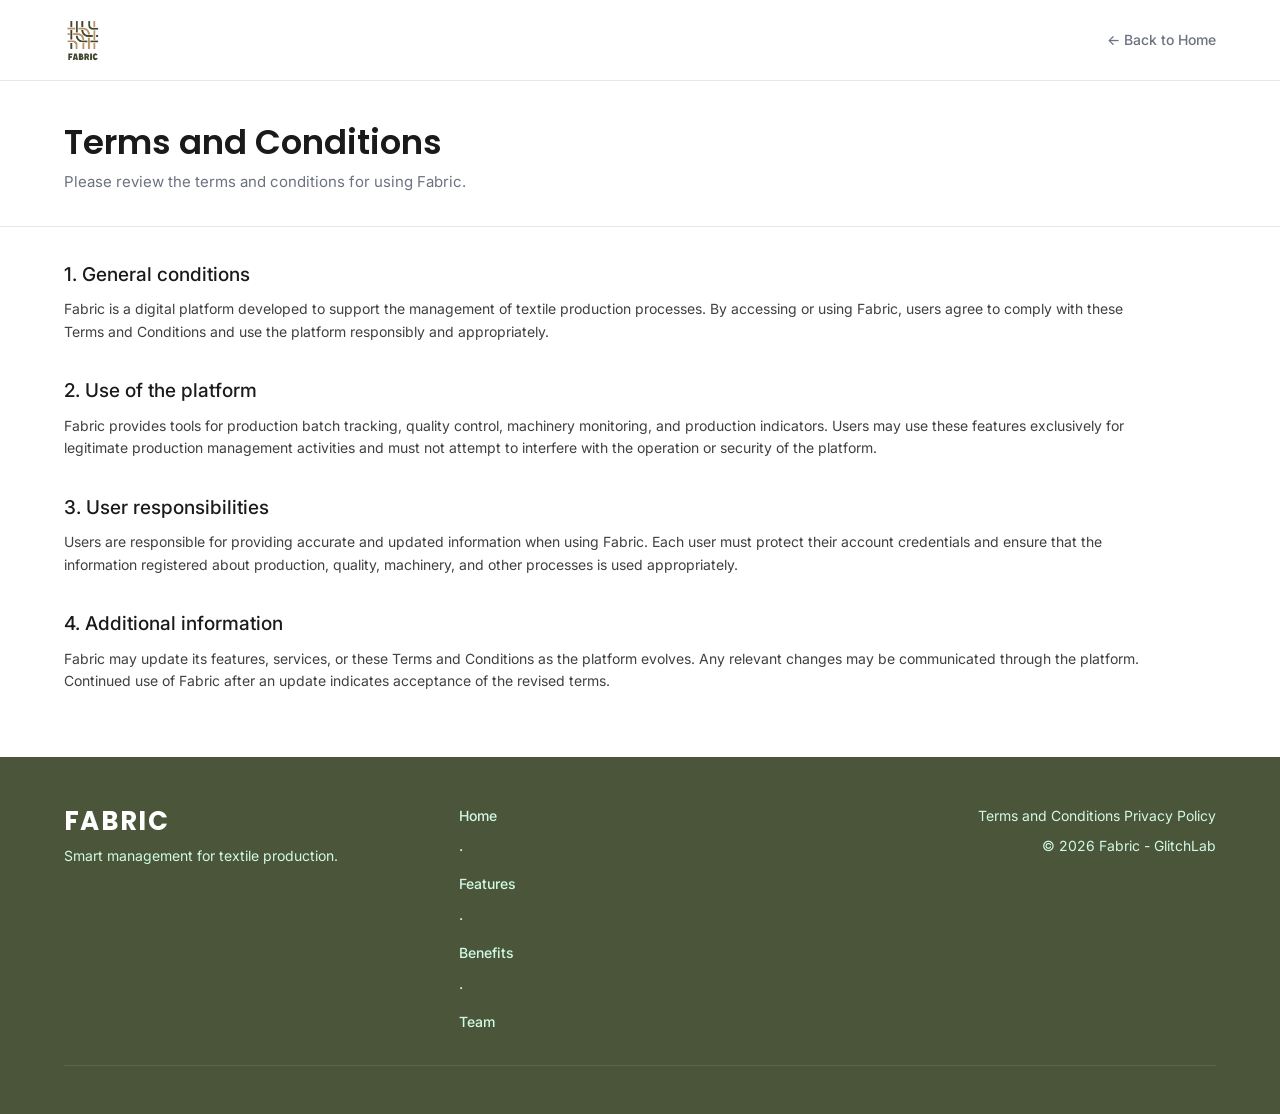
==== privacy-policy.html @ 59ce6a72 "feat(legal): add privacy policy page" ====
﻿<!DOCTYPE html>
<html lang="en">
<head>
    <meta charset="UTF-8">
    <meta name="viewport" content="width=device-width, initial-scale=1.0">

    <title>Terms and Conditions | Fabric</title>

    <link rel="preconnect" href="https://fonts.googleapis.com">
    <link rel="preconnect" href="https://fonts.gstatic.com" crossorigin>
    <link href="https://fonts.googleapis.com/css2?family=Inter:wght@400;500;600&family=Poppins:wght@600&display=swap"
          rel="stylesheet">

    <link rel="stylesheet" href="assets/styles/styles.css">
</head>

<body>

<header class="terms-header">
    <div class="container terms-header__content">
        <a href="index.html">
            <img src="assets/images/logo/fabric-logo.png"
                 alt="Fabric Logo"
                 class="terms-header__logo">
        </a>

        <a href="index.html" class="terms-header__back">
            ← Back to Home
        </a>
    </div>
</header>

<main>
    <section class="terms-title">
        <div class="container">
            <h1>Terms and Conditions</h1>
            <p>Please review the terms and conditions for using Fabric.</p>
        </div>
    </section>

    <section class="terms-content">
        <div class="container">

            <div class="terms-item">
                <h2>1. General conditions</h2>
                <p>
                    Fabric is a digital platform developed to support the management
                    of textile production processes. By accessing or using Fabric,
                    users agree to comply with these Terms and Conditions and use
                    the platform responsibly and appropriately.
                </p>
            </div>

            <div class="terms-item">
                <h2>2. Use of the platform</h2>
                <p>
                    Fabric provides tools for production batch tracking, quality
                    control, machinery monitoring, and production indicators.
                    Users may use these features exclusively for legitimate
                    production management activities and must not attempt to
                    interfere with the operation or security of the platform.
                </p>
            </div>

            <div class="terms-item">
                <h2>3. User responsibilities</h2>
                <p>
                    Users are responsible for providing accurate and updated
                    information when using Fabric. Each user must protect their
                    account credentials and ensure that the information registered
                    about production, quality, machinery, and other processes is
                    used appropriately.
                </p>
            </div>

            <div class="terms-item">
                <h2>4. Additional information</h2>
                <p>
                    Fabric may update its features, services, or these Terms and
                    Conditions as the platform evolves. Any relevant changes may
                    be communicated through the platform. Continued use of Fabric
                    after an update indicates acceptance of the revised terms.
                </p>
            </div>

        </div>
    </section>
</main>

<footer class="footer">
    <div class="container">
        <div class="footer__top">

            <div class="footer__brand">
                <h3 class="footer__logo">FABRIC</h3>
                <p class="footer__tagline">
                    Smart management for textile production.
                </p>
            </div>

            <div class="footer__links">
                <a href="index.html#home" class="footer__link">Home</a>
                <span>·</span>
                <a href="index.html#features" class="footer__link">Features</a>
                <span>·</span>
                <a href="index.html#benefits" class="footer__link">Benefits</a>
                <span>·</span>
                <a href="index.html#team" class="footer__link">Team</a>
            </div>

            <div class="footer__legal">
                <div class="footer__legal-links">
                    <a href="terms.html" class="footer__link">Terms and Conditions</a>
                    <a href="privacy-policy.html" class="footer__link">Privacy Policy</a>
                </div>
                <p>&copy; 2026 Fabric - GlitchLab</p>
            </div>

        </div>
    </div>
</footer>

</body>
</html>
---- assets/styles/styles.css ----
.nav__burger {
    display: flex;
    flex-direction: column;
    justify-content: center;
    gap: 5px;
    width: 32px;
    height: 32px;
    padding: 4px;
    cursor: pointer;
    background: transparent;
    border: none;
}

.nav__burger span {
    display: block;
    height: 2px;
    width: 100%;
    background: var(--main);
    border-radius: 2px;
    transition: transform var(--transition), opacity var(--transition);
}

.nav__burger.is-open span:nth-child(1) {
    transform: translateY(7px) rotate(45deg);
}
.nav__burger.is-open span:nth-child(2) {
    opacity: 0;
}
.nav__burger.is-open span:nth-child(3) {
    transform: translateY(-7px) rotate(-45deg);
}

.nav__mobile {
    display: none;
    flex-direction: column;
    padding: 16px 24px;
    background: var(--white);
    border-top: 1px solid var(--border);
}
.nav__mobile.is-open {
    display: flex;
}

@media (min-width: 768px) {
    .nav__mobile { display: none !important; }
    .nav__burger { display: none; }
}

* { margin: 0; padding: 0; box-sizing: border-box; }

:root {
    --primary: #4A5539;
    --primary-hover: #3d4630;
    --section: #F7F8F9;
    --main: #1A1A1A;
    --graytext: #6B7280;
    --tagbg: #FDF6E3;
    --tagtext: #926C15;
    --white: #FFFFFF;
    --border: #E5E7EB;
    --radius: 12px;
    --radius-lg: 16px;
    --shadow-sm: 0 1px 3px rgba(0,0,0,0.06);
    --shadow-md: 0 4px 12px rgba(0,0,0,0.08);
    --shadow-lg: 0 10px 25px rgba(0,0,0,0.1);
    --transition: 0.25s ease;
}

html { scroll-behavior: smooth; }

body {
    font-family: 'Inter', sans-serif;
    color: var(--main);
    background: var(--white);
    line-height: 1.6;
    -webkit-font-smoothing: antialiased;
}

h1, h2, h3, h4, h5, h6 {
    font-family: 'Poppins', sans-serif;
    font-weight: 600;
    line-height: 1.25;
}

img { max-width: 100%; display: block; }
a { text-decoration: none; color: inherit; }
ul { list-style: none; }
button { font-family: inherit; cursor: pointer; border: none; background: none; }

.container {
    max-width: 1200px;
    margin: 0 auto;
    padding: 0 24px;
}
.container--narrow { max-width: 900px; }

/*div*/
.nav {
    position: fixed;
    top: 0;
    width: 100%;
    background: rgba(255,255,255,0.92);
    backdrop-filter: blur(10px);
    border-bottom: 1px solid var(--border);
    z-index: 50;
}

.nav__inner {
    display: flex;
    justify-content: space-between;
    align-items: center;
    height: 80px;
}

.nav__logo img { height: 32px; }

.nav__menu {
    display: none;
    gap: 32px;
    align-items: center;
}

.nav__link {
    font-size: 14px;
    font-weight: 500;
    color: var(--graytext);
    transition: color var(--transition);
}
.nav__link:hover { color: var(--main); }

.nav__actions {
    display: none;
    align-items: center;
    gap: 16px;
}

.nav__burger {
    display: flex;
    flex-direction: column;
    gap: 4px;
    width: 28px;
}
.nav__burger span {
    display: block;
    height: 2px;
    background: var(--graytext);
    border-radius: 2px;
}

.nav__mobile {
    display: none;
    flex-direction: column;
    padding: 16px 24px;
    background: var(--white);
    border-top: 1px solid var(--border);
}
.nav__mobile.is-open { display: flex; }
.nav__mobile-link {
    padding: 12px 0;
    font-weight: 500;
    color: var(--graytext);
}
.nav__mobile-lang {
    display: flex;
    gap: 8px;
    padding-top: 12px;
}

/*lan toggle*/
.lang-toggle {
    display: flex;
    align-items: center;
    background: #F3F4F6;
    border-radius: 999px;
    padding: 4px;
}

.lang-btn, .lang-btn-mob {
    font-size: 12px;
    font-weight: 600;
    padding: 6px 14px;
    border-radius: 999px;
    color: var(--graytext);
    transition: all var(--transition);
}
.lang-btn.active {
    background: var(--white);
    color: var(--main);
    box-shadow: var(--shadow-sm);
}
.lang-btn-mob.active {
    background: var(--main);
    color: var(--white);
}
.nav__mobile-controls {
    display: flex;
    align-items: center;
    gap: 12px;
    margin-left: auto;
}

.nav__mobile-top-lang {
    display: flex;
    align-items: center;
    gap: 4px;
}

.nav__mobile-top-lang .lang-btn-mob {
    padding: 6px 10px;
}

.nav__burger {
    display: flex;
    flex-direction: column;
    justify-content: center;
    gap: 5px;
    width: 28px;
    height: 32px;
    padding: 4px;
    flex-shrink: 0;
}
/*Botones */
.btn {
    display: inline-block;
    font-weight: 500;
    text-align: center;
    border-radius: 10px;
    transition: all var(--transition);
    cursor: pointer;
}
.btn--primary {
    background: var(--primary);
    color: var(--white);
}
.btn--primary:hover {
    background: var(--primary-hover);
    box-shadow: var(--shadow-md);
}
.btn--sm { padding: 10px 20px; font-size: 14px; }
.btn--lg { padding: 16px 32px; font-size: 17px; }
.btn--full { width: 100%; }

/*Hero*/
.hero { padding: 128px 0 80px; }
.hero__inner {
    display: flex;
    flex-direction: column;
    gap: 48px;
    align-items: center;
}
.hero__text { flex: 1; }
.hero__title {
    font-size: 42px;
    color: var(--main);
    margin-bottom: 24px;
}
.hero__subtitle {
    font-size: 19px;
    color: var(--graytext);
    margin-bottom: 32px;
    max-width: 520px;
    line-height: 1.7;
}
.hero__media { flex: 1; position: relative; width: 100%; }
.hero__img {
    width: 100%;
    border-radius: var(--radius-lg);
    box-shadow: var(--shadow-lg);
}
.hero__float {
    position: absolute;
    bottom: -24px;
    left: -24px;
    background: var(--white);
    padding: 16px;
    border-radius: 14px;
    box-shadow: var(--shadow-lg);
    border: 1px solid var(--border);
    display: flex;
    align-items: center;
    gap: 12px;
}
.hero__float-icon {
    width: 40px;
    height: 40px;
    background: #DCFCE7;
    color: #16A34A;
    border-radius: 50%;
    display: flex;
    align-items: center;
    justify-content: center;
    font-weight: bold;
    font-size: 18px;
}
.hero__float-label {
    font-size: 12px;
    color: var(--graytext);
    font-weight: 500;
}
.hero__float-value {
    font-size: 14px;
    font-family: 'Poppins', sans-serif;
}

/* secciones*/
.section { padding: 80px 0; }
.section--alt { background: var(--section); }

.section__header {
    text-align: center;
    max-width: 720px;
    margin: 0 auto 64px;
}
.section__header--left {
    text-align: left;
    margin-left: 0;
}
.section__title {
    font-size: 34px;
    color: var(--main);
    margin-bottom: 16px;
}
.section__title--lg { font-size: 38px; }
.section__eyebrow {
    font-size: 13px;
    font-weight: 700;
    letter-spacing: 0.15em;
    color: var(--primary);
    text-transform: uppercase;
    margin-bottom: 12px;
}
.section__subtitle {
    font-size: 18px;
    color: var(--graytext);
}

/*grid */
.grid {
    display: grid;
    gap: 32px;
}
.grid--3 { grid-template-columns: 1fr; }
.grid--4 { grid-template-columns: 1fr; }
.grid--center { text-align: center; }

/* card - problem */
.card {
    background: var(--white);
    padding: 32px;
    border-radius: var(--radius);
    border: 1px solid var(--border);
    box-shadow: var(--shadow-sm);
    display: flex;
    flex-direction: column;
    height: 100%;
    transition: box-shadow var(--transition);
}
.card:hover { box-shadow: var(--shadow-md); }

.card__icon {
    font-size: 28px;
    width: 48px;
    height: 48px;
    background: #F3F4F6;
    border-radius: 12px;
    display: flex;
    align-items: center;
    justify-content: center;
    margin-bottom: 24px;
}
.card__title {
    font-size: 20px;
    margin-bottom: 8px;
}
.card__quote {
    color: var(--primary);
    font-weight: 500;
    font-style: italic;
    margin-bottom: 24px;
}
.card__list li {
    font-size: 14px;
    color: var(--graytext);
    padding: 6px 0 6px 20px;
    position: relative;
}
.card__list li::before {
    content: "•";
    color: #F87171;
    position: absolute;
    left: 0;
    font-size: 18px;
    line-height: 1;
}

/* solution cards*/
.solution-card {
    border: 1px solid var(--border);
    border-radius: var(--radius-lg);
    padding: 32px;
    display: flex;
    flex-direction: column;
    position: relative;
    transition: border-color var(--transition);
}
.solution-card:hover { border-color: rgba(74,85,57,0.5); }

.solution-card__title {
    font-size: 24px;
    margin-bottom: 24px;
}

.solution-card__body {
    display: flex;
    flex-direction: column;
    gap: 16px;
    flex-grow: 1;
    font-size: 14px;
}
.solution-block {
    padding: 12px;
    border-radius: 10px;
    color: var(--graytext);
}
.solution-block--problem {
    background: #FEF2F2;
    border: 1px solid #FEE2E2;
}
.solution-block--fabric {
    background: #F0FDF4;
    border: 1px solid #DCFCE7;
}
.solution-block__label {
    display: block;
    font-weight: 600;
    margin-bottom: 4px;
    font-size: 12px;
}
.solution-block__label--problem { color: #B91C1C; }
.solution-block__label--fabric { color: var(--primary); }

.solution-card__tag {
    margin-top: 24px;
    padding-top: 16px;
    border-top: 1px solid var(--border);
}
.solution-card__tag span {
    display: block;
    background: var(--tagbg);
    color: var(--tagtext);
    font-family: 'JetBrains Mono', monospace;
    font-size: 12px;
    padding: 10px 12px;
    border-radius: 6px;
    font-weight: 500;
    white-space: nowrap;
    overflow: hidden;
    text-overflow: ellipsis;
}

/* features */
.feature {
    background: var(--white);
    padding: 24px;
    border-radius: var(--radius);
    border: 1px solid var(--border);
    text-align: center;
    transition: all var(--transition);
}
.feature:hover {
    box-shadow: var(--shadow-md);
    transform: translateY(-4px);
}
.feature__icon {
    font-size: 28px;
    width: 56px;
    height: 56px;
    background: rgba(74,85,57,0.1);
    border-radius: 50%;
    display: flex;
    align-items: center;
    justify-content: center;
    margin: 0 auto 24px;
}
.feature__title {
    font-size: 17px;
    color: var(--main);
}

/* benefits */
.benefit {
    text-align: center;
}
.benefit__icon {
    font-size: 36px;
    width: 80px;
    height: 80px;
    background: #F0FDF4;
    border-radius: 20px;
    display: flex;
    align-items: center;
    justify-content: center;
    margin: 0 auto 24px;
    transform: rotate(3deg);
}
.benefit__title {
    font-size: 20px;
    margin-bottom: 12px;
}
.benefit__desc {
    font-size: 14px;
    color: var(--graytext);
}

/*team */
.team {
    display: flex;
    flex-wrap: wrap;
    justify-content: center;
    gap: 32px;
}
.team__member {
    text-align: center;
    display: flex;
    flex-direction: column;
    align-items: center;
}
.team__photo {
    width: 112px;
    height: 112px;
    border-radius: 50%;
    overflow: hidden;
    margin-bottom: 16px;
    border: 4px solid var(--white);
    box-shadow: var(--shadow-md);
}
.team__photo img { width: 100%; height: 100%; object-fit: cover; }
.team__name { font-size: 18px; }
.team__role { font-size: 14px; color: var(--graytext); }

/*video*/
.video {
    position: relative;
    width: 100%;
    aspect-ratio: 16 / 9;
    background: #E5E7EB;
    border-radius: var(--radius-lg);
    overflow: hidden;
    display: flex;
    flex-direction: column;
    align-items: center;
    justify-content: center;
    cursor: pointer;
    border: 1px solid var(--border);
    transition: background var(--transition);
}
.video:hover { background: #D1D5DB; }
.video__play {
    width: 80px;
    height: 80px;
    background: rgba(255,255,255,0.9);
    border-radius: 50%;
    display: flex;
    align-items: center;
    justify-content: center;
    font-size: 32px;
    color: var(--primary);
    margin-bottom: 16px;
    padding-left: 6px;
}
.video__label {
    font-family: 'Poppins', sans-serif;
    font-weight: 700;
    letter-spacing: 0.1em;
    text-transform: uppercase;
    font-size: 14px;
    color: var(--main);
}

.app-screenshots-grid {
    display: grid;
    grid-template-columns: 1fr;
    gap: 32px;
    margin-top: 48px;
}

.screenshot-wrapper {
    display: flex;
    flex-direction: column;
    gap: 16px;
    align-items: center;
}

.screenshot-wrapper h4 {
    font-size: 17px;
    color: var(--primary);
    font-family: 'Poppins', sans-serif;
    font-weight: 600;
}

.app-screenshot {
    width: 100%;
    border-radius: var(--radius-lg);
    box-shadow: var(--shadow-lg);
    border: 1px solid var(--border);
    transition: transform var(--transition);
    object-fit: cover;
}

.app-screenshot:hover {
    transform: translateY(-5px);
}

@media (min-width: 768px) {
    .app-screenshots-grid {
        grid-template-columns: repeat(2, 1fr);
    }
    .screen-alert {
        grid-column: span 2;
        width: 50%;
        margin: 0 auto;
    }
}

@media (min-width: 1024px) {
    .app-screenshots-grid {
        grid-template-columns: repeat(6, 1fr);
        align-items: start;
    }

    .screen-alert {
        width: 100%;
    }

    .screen-dash, .screen-prod {
        grid-column: span 3;
    }

    .screen-qual, .screen-mach, .screen-alert {
        grid-column: span 2;
    }
}

/* CTA */
.cta-banner {
    background: var(--primary);
    color: var(--white);
    padding: 64px 32px;
    border-radius: var(--radius-lg);
    text-align: center;
    box-shadow: var(--shadow-lg);
}
.cta-banner__title {
    font-size: 32px;
    color: var(--white);
    margin-bottom: 16px;
    font-family: 'Poppins', sans-serif;
    font-weight: 600;
}
.cta-banner__subtitle {
    font-size: 18px;
    color: #D1FAE5;
    margin-bottom: 32px;
    max-width: 700px;
    margin-left: auto;
    margin-right: auto;
    line-height: 1.6;
}
.cta-banner .btn--primary {
    background: var(--white);
    color: var(--primary);
}
.cta-banner .btn--primary:hover {
    background: #e2e8f0;
    box-shadow: var(--shadow-md);
}

/* footer */
.footer {
    background: var(--primary);
    color: var(--white);
    padding: 64px 0 32px;
}

.footer__top {
    display: grid;
    grid-template-columns: 1fr;
    gap: 40px;
    text-align: center;
    padding-bottom: 40px;
}

.footer__logo {
    font-size: 26px;
    font-family: 'Poppins', sans-serif;
    font-weight: 700;
    letter-spacing: 0.05em;
    margin-bottom: 12px;
}
.footer__tagline {
    font-size: 14px;
    color: #D1FAE5;
}

.footer__links {
    display: flex;
    flex-direction: column;
    gap: 12px;
    font-size: 14px;
    font-weight: 500;
}

.footer__link {
    color: #D1FAE5;
    transition: color var(--transition);
}
.footer__link:hover { color: var(--white); }

.footer__contact h4, .footer__social h4 {
    font-family: 'Poppins', sans-serif;
    font-size: 16px;
    margin-bottom: 16px;
    color: var(--white);
    font-weight: 600;
}

.footer__contact p {
    font-size: 14px;
    color: #D1FAE5;
    margin-bottom: 8px;
}

.social-icons {
    display: flex;
    gap: 16px;
    justify-content: center;
}

.social-icons a {
    color: #D1FAE5;
    font-size: 20px;
    transition: color var(--transition), transform var(--transition);
    display: inline-flex;
}

.social-icons a:hover {
    color: var(--white);
    transform: translateY(-3px);
}

.footer__bottom {
    display: flex;
    flex-direction: column;
    align-items: center;
    gap: 12px;
    padding-top: 24px;
    border-top: 1px solid rgba(255,255,255,0.1);
    font-size: 14px;
    color: #D1FAE5;
}

@media (min-width: 640px) {
    .grid--4 { grid-template-columns: repeat(2, 1fr); }
}

@media (min-width: 768px) {
    .nav__menu { display: flex; }
    .nav__actions { display: flex; }
    .nav__mobile-controls {display: none;}
    .nav__mobile {display: none !important;}

    .hero { padding: 160px 0 112px; }
    .hero__inner { flex-direction: row; gap: 64px; }
    .hero__title { font-size: 54px; }

    .grid--3 { grid-template-columns: repeat(3, 1fr); }
    .grid--4 { grid-template-columns: repeat(4, 1fr); }

    .section__title { font-size: 38px; }
    .section__title--lg { font-size: 42px; }

    .feature { text-align: left; }
    .feature__icon { margin: 0 0 24px 0; }

    .footer__top {
        grid-template-columns: repeat(4, 1fr);
        text-align: left;
    }
    .footer__links {
        align-items: flex-start;
    }
    .social-icons {
        justify-content: flex-start;
    }
    .footer__bottom {
        flex-direction: row;
        justify-content: space-between;
    }
}

@media (min-width: 1024px) {
    .hero__title { font-size: 60px; }
}

.about-team {
    position: relative;
    width: 100%;
    aspect-ratio: 16 / 9;
    background: #E5E7EB;
    border-radius: var(--radius-lg);
    overflow: hidden;
    display: flex;
    flex-direction: column;
    align-items: center;
    justify-content: center;
    cursor: pointer;
    border: 1px solid var(--border);
    transition: background var(--transition);
}

.about-team:hover {
    background: #D1D5DB;
}

.about-team__icon {
    width: 80px;
    height: 80px;
    background: rgba(255, 255, 255, 0.9);
    border-radius: 50%;
    display: flex;
    align-items: center;
    justify-content: center;
    font-size: 32px;
    margin-bottom: 16px;
}

.about-team__label {
    font-family: 'Poppins', sans-serif;
    font-weight: 700;
    letter-spacing: 0.1em;
    text-transform: uppercase;
    font-size: 14px;
    color: var(--main);
}

.plan {
    position: relative;
    background: var(--white);
    padding: 32px;
    border-radius: var(--radius-lg);
    border: 1px solid var(--border);
    box-shadow: var(--shadow-sm);
    display: flex;
    flex-direction: column;
    height: 100%;
    transition: box-shadow var(--transition), border-color var(--transition);
}
.plan:hover {
    box-shadow: var(--shadow-md);
}
.plan--featured {
    border-color: var(--primary);
    box-shadow: var(--shadow-lg);
}

.plan__badge {
    position: absolute;
    top: -14px;
    left: 50%;
    transform: translateX(-50%);
    background: var(--primary);
    color: var(--white);
    font-size: 11px;
    font-weight: 700;
    letter-spacing: 0.08em;
    text-transform: uppercase;
    padding: 6px 16px;
    border-radius: 999px;
    white-space: nowrap;
}

.plan__name {
    font-size: 22px;
    margin-bottom: 8px;
}

.plan__desc {
    font-size: 14px;
    color: var(--graytext);
    margin-bottom: 24px;
    min-height: 42px;
}

.plan__price {
    display: flex;
    align-items: baseline;
    gap: 6px;
    margin-bottom: 24px;
    padding-bottom: 24px;
    border-bottom: 1px solid var(--border);
}
.plan__price-amount {
    font-family: 'Poppins', sans-serif;
    font-size: 32px;
    font-weight: 600;
    color: var(--main);
}
.plan__price-period {
    font-size: 14px;
    color: var(--graytext);
}

.plan__features {
    flex-grow: 1;
    margin-bottom: 32px;
}
.plan__features li {
    font-size: 14px;
    color: var(--graytext);
    padding: 8px 0 8px 28px;
    position: relative;
}
.plan__features li::before {
    content: "✓";
    color: var(--primary);
    font-weight: 700;
    position: absolute;
    left: 0;
}

.footer {
    background: var(--primary);
    color: var(--white);
    padding: 48px 0;
}

.footer__top {
    display: flex;
    flex-direction: column;
    gap: 32px;
    align-items: center;
    text-align: center;
    padding-bottom: 32px;
    border-bottom: 1px solid rgba(255,255,255,0.1);
}

.footer__brand { flex: 1; }
.footer__logo {
    font-size: 26px;
    font-family: 'Poppins', sans-serif;
    font-weight: 700;
    letter-spacing: 0.05em;
    margin-bottom: 8px;
}
.footer__tagline {
    font-size: 14px;
    color: #D1FAE5;
}

.footer__links {
    display: flex;
    justify-content: center;
    gap: 12px;
    font-size: 14px;
    font-weight: 500;
    color: #D1FAE5;
    flex-wrap: wrap;
}
.footer__link {
    color: #D1FAE5;
    transition: color var(--transition);
}
.footer__link:hover { color: var(--white); }

.footer__legal {
    display: flex;
    flex-direction: column;
    align-items: center;
    gap: 8px;
    font-size: 14px;
    color: #D1FAE5;
}
.terms-header {
    background: var(--white);
    border-bottom: 1px solid var(--border);
}

.terms-header__content {
    height: 80px;
    display: flex;
    align-items: center;
    justify-content: space-between;
}

.terms-header__logo {
    height: 42px;
    width: auto;
}

.terms-header__back {
    font-size: 14px;
    font-weight: 500;
    color: var(--graytext);
    transition: color var(--transition);
}

.terms-header__back:hover {
    color: var(--primary);
}

.terms-title {
    padding: 40px 0 32px;
    border-bottom: 1px solid var(--border);
    background: var(--white);
}

.terms-title h1 {
    font-size: 34px;
    color: var(--main);
    margin-bottom: 6px;
}

.terms-title p {
    font-size: 15px;
    color: var(--graytext);
}

.terms-content {
    padding: 36px 0 64px;
    background: var(--white);
    min-height: 420px;
}

.terms-item {
    margin-bottom: 36px;
}

.terms-item:last-child {
    margin-bottom: 0;
}

.terms-item h2 {
    font-family: 'Inter', sans-serif;
    font-size: 19px;
    font-weight: 500;
    color: var(--main);
    margin-bottom: 12px;
}

.terms-item p {
    max-width: 1100px;
    font-size: 14px;
    line-height: 1.6;
    color: #404040;
}

@media (max-width: 767px) {
    .terms-header__content {
        height: 64px;
        padding-left: 20px;
        padding-right: 20px;
    }

    .terms-header__logo {
        height: 30px;
        width: auto;
    }

    .terms-header__back {
        font-size: 13px;
        white-space: nowrap;
    }

    .terms-title {
        padding: 32px 0 28px;
    }

    .terms-title .container {
        padding-left: 20px;
        padding-right: 20px;
    }

    .terms-title h1 {
        font-size: 27px;
        line-height: 1.2;
        margin-bottom: 10px;
    }

    .terms-title p {
        font-size: 14px;
        line-height: 1.5;
        max-width: 320px;
    }

    .terms-content {
        padding: 32px 0 48px;
        min-height: auto;
    }

    .terms-content .container {
        padding-left: 20px;
        padding-right: 20px;
    }

    .terms-item {
        margin-bottom: 32px;
    }

    .terms-item h2 {
        font-size: 17px;
        line-height: 1.35;
        margin-bottom: 10px;
    }

    .terms-item p {
        max-width: 100%;
        font-size: 14px;
        line-height: 1.7;
    }

    .terms-content + .footer {
        margin-top: 0;
    }
}

@media (max-width: 480px) {
    .terms-header__content {
        height: 60px;
        padding-left: 16px;
        padding-right: 16px;
    }

    .terms-header__logo {
        height: 27px;
    }

    .terms-header__back {
        font-size: 12px;
    }

    .terms-title {
        padding: 28px 0 24px;
    }

    .terms-title .container,
    .terms-content .container {
        padding-left: 18px;
        padding-right: 18px;
    }

    .terms-title h1 {
        font-size: 25px;
    }

    .terms-title p {
        font-size: 13px;
    }

    .terms-content {
        padding-top: 28px;
        padding-bottom: 40px;
    }

    .terms-item {
        margin-bottom: 28px;
    }

    .terms-item h2 {
        font-size: 16px;
    }

    .terms-item p {
        font-size: 13px;
        line-height: 1.65;
    }

    .terms-content + .footer {
        padding-top: 36px;
        padding-bottom: 36px;
    }

    .terms-content + .footer .footer__top {
        gap: 24px;
        padding-bottom: 24px;
    }

    .terms-content + .footer .footer__links {
        gap: 8px;
        font-size: 13px;
    }

    .terms-content + .footer .footer__legal {
        font-size: 13px;
    }
}

@media (min-width: 640px) {
    .grid--4 { grid-template-columns: repeat(2, 1fr); }
    .form-row { flex-direction: row; }
    .form-row .form-group { flex: 1; }
}

@media (min-width: 768px) {
    .nav__menu { display: flex; }
    .nav__actions { display: flex; }
    .nav__mobile-controls {display: none;}
    .nav__mobile {display: none !important;}

    .hero { padding: 160px 0 112px; }
    .hero__inner {
        flex-direction: row;
        gap: 64px;
    }
    .hero__title { font-size: 54px; }

    .grid--3 { grid-template-columns: repeat(3, 1fr); }
    .grid--4 { grid-template-columns: repeat(4, 1fr); }

    .section__title { font-size: 38px; }
    .section__title--lg { font-size: 42px; }

    .feature { text-align: left; }
    .feature__icon { margin: 0 0 24px 0; }

    .demo { flex-direction: row; gap: 64px; }
    .demo__text { text-align: left; }

    .footer__top {
        flex-direction: row;
        text-align: left;
        justify-content: space-between;
    }
    .footer__brand { flex: 1; text-align: left; }
    .footer__links { flex: 1; justify-content: center; }
    .footer__legal { flex: 1; align-items: flex-end; }
}


@media (min-width: 1024px) {
    .hero__title { font-size: 60px; }
}

.about-team {
    position: relative;
    width: 100%;
    aspect-ratio: 16 / 9;
    background: #E5E7EB;
    border-radius: var(--radius-lg);
    overflow: hidden;
    display: flex;
    flex-direction: column;
    align-items: center;
    justify-content: center;
    cursor: pointer;
    border: 1px solid var(--border);
    transition: background var(--transition);
}

.about-team:hover {
    background: #D1D5DB;
}

.about-team__icon {
    width: 80px;
    height: 80px;
    background: rgba(255, 255, 255, 0.9);
    border-radius: 50%;
    display: flex;
    align-items: center;
    justify-content: center;
    font-size: 32px;
    margin-bottom: 16px;
}

.about-team__label {
    font-family: 'Poppins', sans-serif;
    font-weight: 700;
    letter-spacing: 0.1em;
    text-transform: uppercase;
    font-size: 14px;
    color: var(--main);
}

/* Plan purchase confirmation */
.plan__buy {
    width: 100%;
    cursor: pointer;
    font: inherit;
}

.plan-success {
    position: fixed;
    inset: 0;
    z-index: 999999;
    display: flex;
    align-items: center;
    justify-content: center;
    padding: 20px;
    background: rgba(10, 15, 25, 0.55);
    backdrop-filter: blur(5px);
    -webkit-backdrop-filter: blur(5px);
}

.plan-success[hidden] {
    display: none !important;
}

.plan-success__box {
    position: relative;
    box-sizing: border-box;
    width: 100%;
    max-width: 420px;
    padding: 38px 28px 30px;
    text-align: center;
    color: #1f2937;
    background: rgba(255, 255, 255, 0.96);
    border: 1px solid rgba(255, 255, 255, 0.8);
    border-radius: 20px;
    box-shadow: 0 24px 70px rgba(0, 0, 0, 0.25);
    animation: planPopupIn 0.25s ease-out;
}

.plan-success__x {
    position: absolute;
    top: 12px;
    right: 15px;
    display: flex;
    align-items: center;
    justify-content: center;
    width: 34px;
    height: 34px;
    padding: 0;
    color: #6b7280;
    background: transparent;
    border: none;
    border-radius: 50%;
    font-size: 28px;
    line-height: 1;
    cursor: pointer;
}

.plan-success__x:hover {
    color: #111827;
    background: #f3f4f6;
}

.plan-success__check {
    display: flex;
    align-items: center;
    justify-content: center;
    width: 72px;
    height: 72px;
    margin: 0 auto 20px;
    color: #16a34a;
    background: rgba(34, 197, 94, 0.12);
    border: 2px solid #22c55e;
    border-radius: 50%;
    font-size: 44px;
    font-weight: 700;
}

.plan-success__box h2 {
    margin: 0 0 12px;
    color: #111827;
    font-size: 25px;
    line-height: 1.3;
}

.plan-success__box p {
    margin: 0 0 26px;
    color: #4b5563;
    font-size: 15px;
    line-height: 1.7;
}

.plan-success__close {
    min-width: 130px;
    padding: 12px 24px;
    cursor: pointer;
}

@keyframes planPopupIn {
    from {
        opacity: 0;
        transform: translateY(12px) scale(0.96);
    }

    to {
        opacity: 1;
        transform: translateY(0) scale(1);
    }
}

@media (max-width: 480px) {
    .plan-success {
        padding: 18px;
    }

    .plan-success__box {
        padding: 36px 22px 26px;
    }

    .plan-success__box h2 {
        font-size: 22px;
    }
}
/* Responsive finishing: landing page, CTA, team and contact footer */
html { scroll-padding-top: 84px; }
.container { width: 100%; }
.hero__inner { align-items: center; }
.hero__media, .hero__text { min-width: 0; }
.cta-banner { width: 100%; padding: clamp(28px, 5vw, 64px) clamp(18px, 4vw, 32px); }
.cta-banner__title { font-size: clamp(24px, 4vw, 36px); overflow-wrap: anywhere; }
.cta-banner__subtitle { font-size: clamp(15px, 2vw, 18px); }
.footer__top { align-items: start; }
.footer__contact a { overflow-wrap: anywhere; }
.social-icons { display: flex; flex-wrap: wrap; gap: 12px; }
.social-icons a { flex: 0 0 auto; }
.team__member, .plan, .feature-card, .benefit-card { min-width: 0; }

@media (max-width: 767px) {
    .container { padding-left: 18px; padding-right: 18px; }
    .hero { padding: 104px 0 48px; }
    .hero__inner { flex-direction: column; gap: 28px; }
    .hero__text, .hero__media { width: 100%; }
    .hero__title { font-size: clamp(30px, 8vw, 42px); line-height: 1.15; }
    .hero__subtitle { font-size: 16px; }
    .hero__img { width: 100%; height: auto; object-fit: contain; }
    .section { padding-top: 52px; padding-bottom: 52px; }
    .section__title { font-size: clamp(25px, 6vw, 34px); }
    .section__subtitle { font-size: 15px; }
    .cta-banner { border-radius: 12px; }
    .cta-banner .btn { max-width: 100%; white-space: normal; }
    .footer__top { grid-template-columns: repeat(2, minmax(0, 1fr)); gap: 28px 20px; }
    .footer__brand, .footer__contact { min-width: 0; }
    .footer__bottom { flex-wrap: wrap; gap: 12px; text-align: center; }
}
@media (max-width: 480px) {
    .container { padding-left: 16px; padding-right: 16px; }
    .hero { padding-top: 92px; }
    .hero__title { font-size: 30px; }
    .btn--lg { padding: 13px 18px; font-size: 14px; }
    .footer__top { grid-template-columns: minmax(0, 1fr); }
    .footer__links { display: flex; flex-wrap: wrap; gap: 10px 16px; }
    .footer__contact p { overflow-wrap: anywhere; }
    .team { grid-template-columns: repeat(2, minmax(0, 1fr)); gap: 22px 14px; }
    .team__photo img { max-width: 100%; height: auto; }
}

/* Mobile footer alignment fix */
@media (max-width: 767px) {
    .footer {
        padding: 42px 0 28px;
    }

    .footer__top {
        display: grid;
        grid-template-columns: minmax(0, 1fr);
        justify-items: center;
        align-items: start;
        gap: 28px;
        text-align: center;
    }

    .footer__brand,
    .footer__links,
    .footer__contact,
    .footer__social {
        width: 100%;
        min-width: 0;
        text-align: center;
    }

    .footer__links {
        align-items: center;
        gap: 12px;
    }

    .footer__contact p {
        display: flex;
        justify-content: center;
        align-items: baseline;
        flex-wrap: wrap;
        gap: 4px;
        line-height: 1.6;
        overflow-wrap: anywhere;
    }

    .footer__contact p a {
        overflow-wrap: anywhere;
    }

    .social-icons {
        justify-content: center;
        align-items: center;
        gap: 16px;
    }

    .footer__bottom {
        display: flex;
        flex-direction: column;
        align-items: center;
        justify-content: center;
        gap: 10px;
        text-align: center;
    }

    .footer__bottom p {
        margin: 0;
    }
}
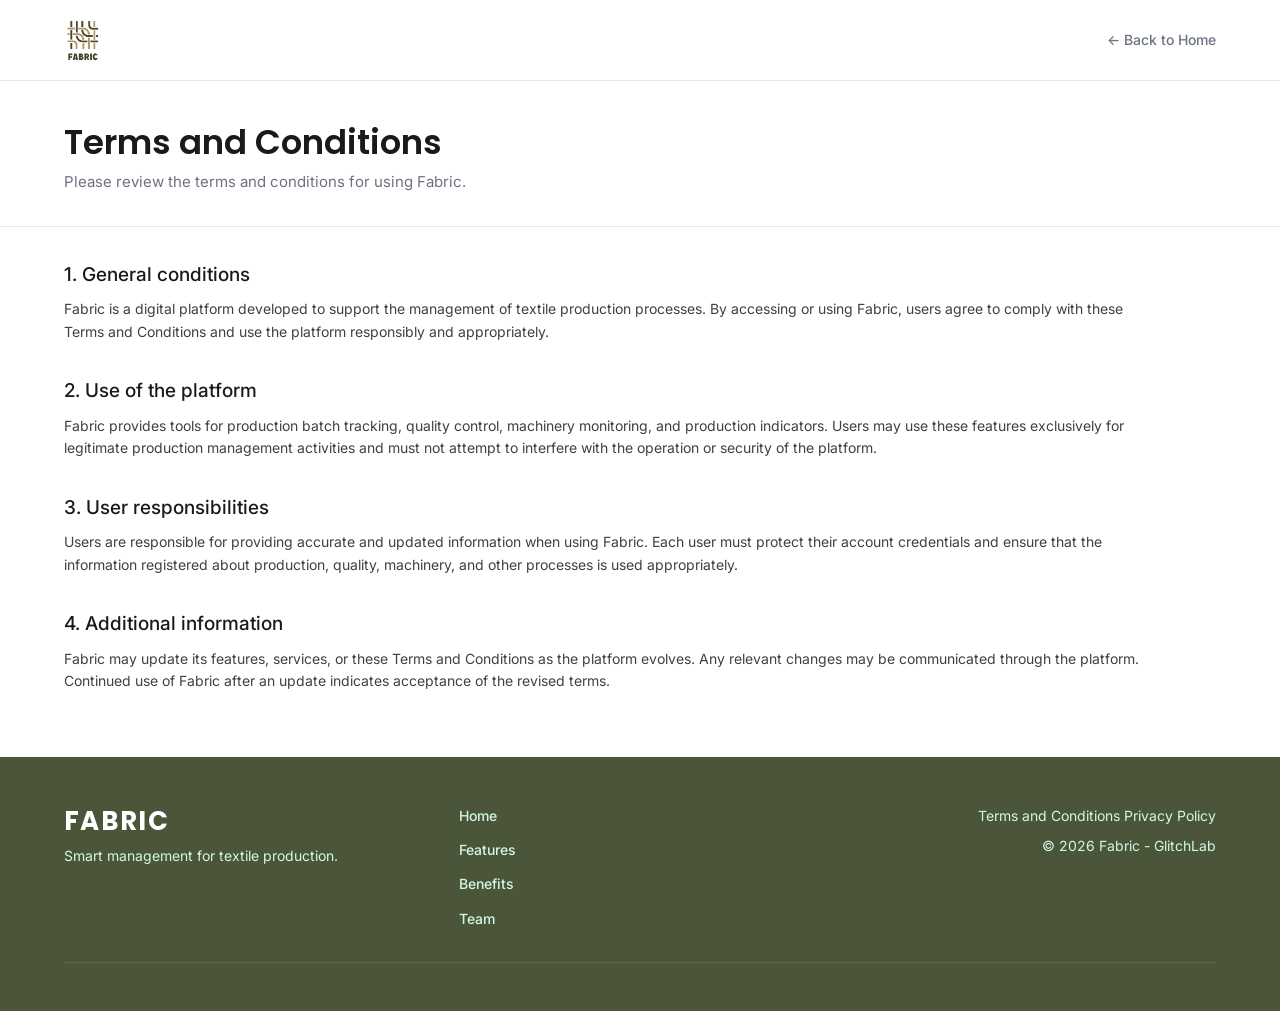
==== commit f50a15d6: "fix(footer): remove separators and align legal page navigation" ====
--- a/privacy-policy.html
+++ b/privacy-policy.html
@@ -100,11 +100,8 @@
 
             <div class="footer__links">
                 <a href="index.html#home" class="footer__link">Home</a>
-                <span>·</span>
                 <a href="index.html#features" class="footer__link">Features</a>
-                <span>·</span>
                 <a href="index.html#benefits" class="footer__link">Benefits</a>
-                <span>·</span>
                 <a href="index.html#team" class="footer__link">Team</a>
             </div>
 
--- a/assets/styles/styles.css
+++ b/assets/styles/styles.css
@@ -1472,8 +1472,14 @@
     }
 
     .footer__links {
-        align-items: center;
+        display: flex;
+        flex-direction: column;
+        align-items: flex-start;
         gap: 12px;
+    }
+
+    .footer__links a {
+        text-decoration: none;
     }
 
     .footer__contact p {
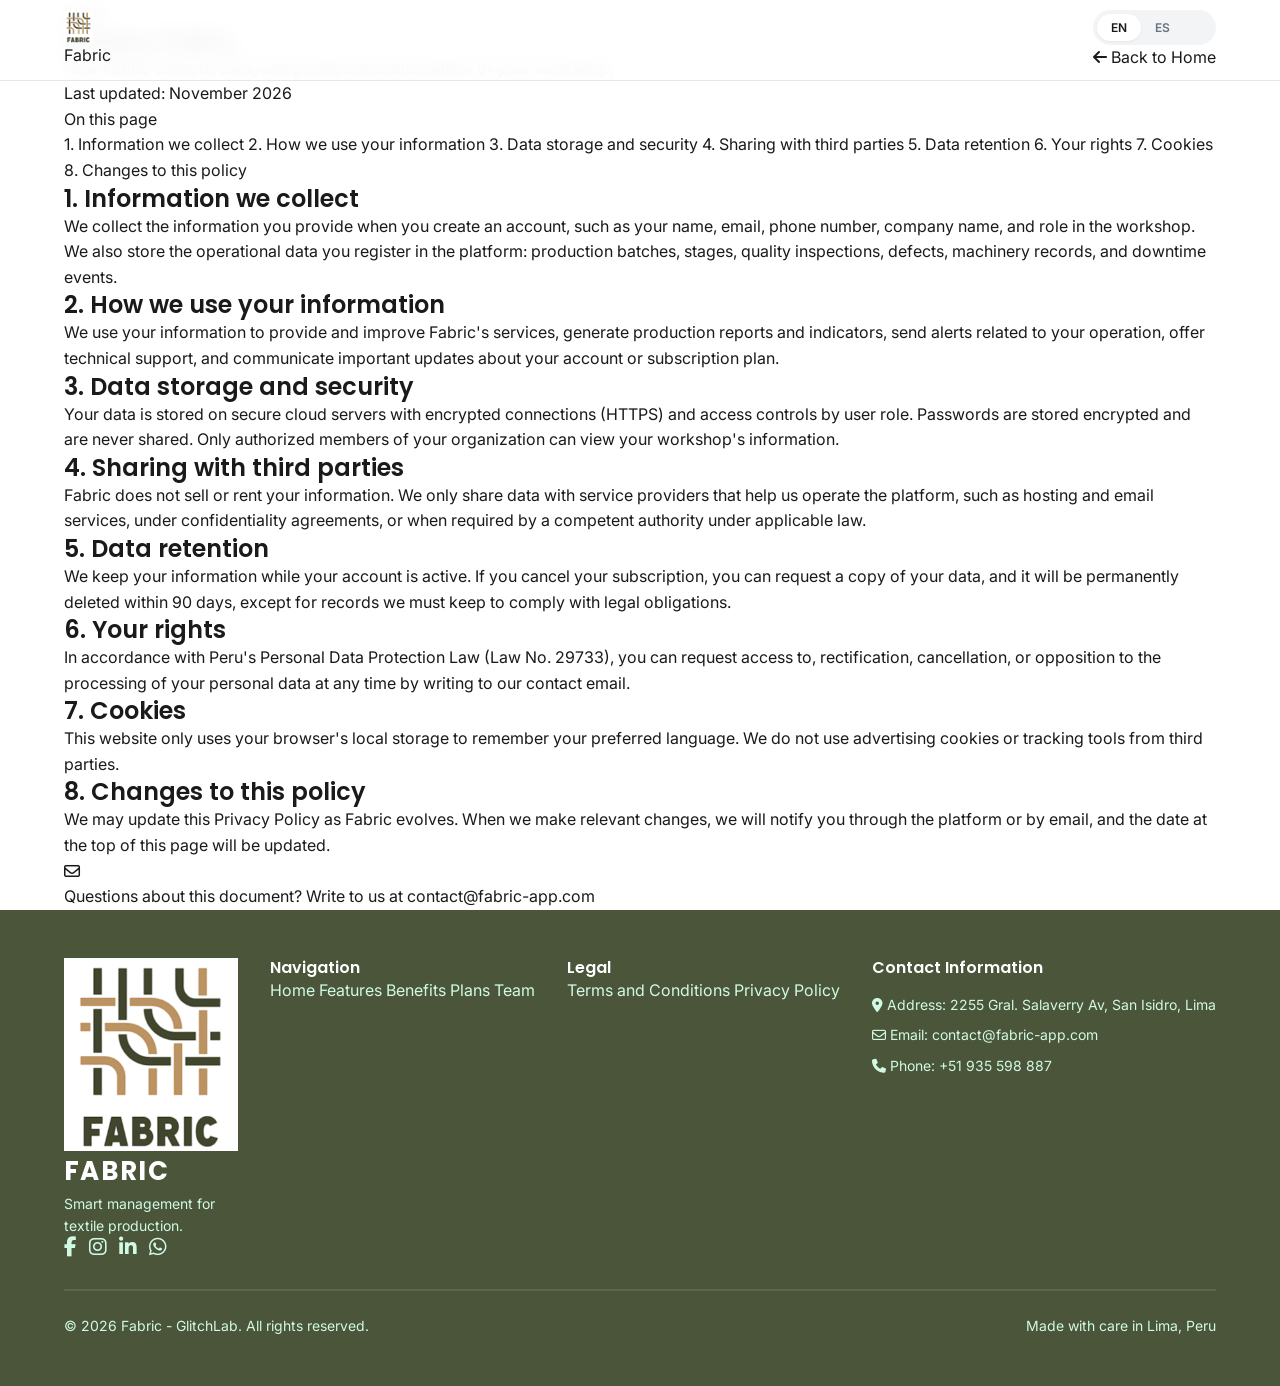
==== commit 3974693e: "feat(privacy): update privacy policy layout and content, enhance navigation and footer" ====
--- a/privacy-policy.html
+++ b/privacy-policy.html
@@ -1,88 +1,107 @@
-﻿<!DOCTYPE html>
+<!DOCTYPE html>
 <html lang="en">
 <head>
     <meta charset="UTF-8">
     <meta name="viewport" content="width=device-width, initial-scale=1.0">
-
-    <title>Terms and Conditions | Fabric</title>
+    <title>Privacy Policy | Fabric</title>
 
     <link rel="preconnect" href="https://fonts.googleapis.com">
     <link rel="preconnect" href="https://fonts.gstatic.com" crossorigin>
-    <link href="https://fonts.googleapis.com/css2?family=Inter:wght@400;500;600&family=Poppins:wght@600&display=swap"
-          rel="stylesheet">
-
+    <link href="https://fonts.googleapis.com/css2?family=Inter:wght@400;500;600&family=Poppins:wght@600;700&display=swap" rel="stylesheet">
+    <link rel="stylesheet" href="https://cdnjs.cloudflare.com/ajax/libs/font-awesome/6.5.1/css/all.min.css">
     <link rel="stylesheet" href="assets/styles/styles.css">
 </head>
+<body class="legal-page">
 
-<body>
-
-<header class="terms-header">
-    <div class="container terms-header__content">
-        <a href="index.html">
-            <img src="assets/images/logo/fabric-logo.png"
-                 alt="Fabric Logo"
-                 class="terms-header__logo">
+<nav class="nav">
+    <div class="container nav__inner">
+        <a href="index.html" class="nav__logo">
+            <img src="assets/images/logo/fabric-logo.png" alt="Fabric Logo">
+            <span class="nav__brand">Fabric</span>
         </a>
 
-        <a href="index.html" class="terms-header__back">
-            ← Back to Home
-        </a>
+        <div class="nav__legal-actions">
+            <div class="lang-toggle">
+                <button class="lang-btn active" data-lang="en">EN</button>
+                <button class="lang-btn" data-lang="es">ES</button>
+            </div>
+            <a href="index.html" class="legal-back"><i class="fa-solid fa-arrow-left" aria-hidden="true"></i> <span data-i18n="legal.back">Back to Home</span></a>
+        </div>
     </div>
-</header>
+</nav>
 
 <main>
-    <section class="terms-title">
+    <section class="legal-hero">
         <div class="container">
-            <h1>Terms and Conditions</h1>
-            <p>Please review the terms and conditions for using Fabric.</p>
+            <span class="hero__badge" data-i18n="legal.badge">Legal</span>
+            <h1 data-i18n="privacy.title">Privacy Policy</h1>
+            <p data-i18n="privacy.subtitle">How Fabric collects, uses, and protects the information of your workshop.</p>
+            <p class="legal-hero__updated" data-i18n="privacy.updated">Last updated: November 2026</p>
         </div>
     </section>
 
-    <section class="terms-content">
-        <div class="container">
+    <section class="legal-content">
+        <div class="container legal-layout">
+            <aside class="legal-toc">
+                <p class="legal-toc__title" data-i18n="legal.toc">On this page</p>
+                <nav>
+                    <a href="#privacy-s1" data-i18n="privacy.s1.title">1. Information we collect</a>
+                    <a href="#privacy-s2" data-i18n="privacy.s2.title">2. How we use your information</a>
+                    <a href="#privacy-s3" data-i18n="privacy.s3.title">3. Data storage and security</a>
+                    <a href="#privacy-s4" data-i18n="privacy.s4.title">4. Sharing with third parties</a>
+                    <a href="#privacy-s5" data-i18n="privacy.s5.title">5. Data retention</a>
+                    <a href="#privacy-s6" data-i18n="privacy.s6.title">6. Your rights</a>
+                    <a href="#privacy-s7" data-i18n="privacy.s7.title">7. Cookies</a>
+                    <a href="#privacy-s8" data-i18n="privacy.s8.title">8. Changes to this policy</a>
+                </nav>
+            </aside>
 
-            <div class="terms-item">
-                <h2>1. General conditions</h2>
-                <p>
-                    Fabric is a digital platform developed to support the management
-                    of textile production processes. By accessing or using Fabric,
-                    users agree to comply with these Terms and Conditions and use
-                    the platform responsibly and appropriately.
-                </p>
+            <div class="legal-body">
+            <article class="legal-item" id="privacy-s1">
+                <h2 data-i18n="privacy.s1.title">1. Information we collect</h2>
+                <p data-i18n="privacy.s1.body">We collect the information you provide when you create an account, such as your name, email, phone number, company name, and role in the workshop. We also store the operational data you register in the platform: production batches, stages, quality inspections, defects, machinery records, and downtime events.</p>
+            </article>
+
+            <article class="legal-item" id="privacy-s2">
+                <h2 data-i18n="privacy.s2.title">2. How we use your information</h2>
+                <p data-i18n="privacy.s2.body">We use your information to provide and improve Fabric's services, generate production reports and indicators, send alerts related to your operation, offer technical support, and communicate important updates about your account or subscription plan.</p>
+            </article>
+
+            <article class="legal-item" id="privacy-s3">
+                <h2 data-i18n="privacy.s3.title">3. Data storage and security</h2>
+                <p data-i18n="privacy.s3.body">Your data is stored on secure cloud servers with encrypted connections (HTTPS) and access controls by user role. Passwords are stored encrypted and are never shared. Only authorized members of your organization can view your workshop's information.</p>
+            </article>
+
+            <article class="legal-item" id="privacy-s4">
+                <h2 data-i18n="privacy.s4.title">4. Sharing with third parties</h2>
+                <p data-i18n="privacy.s4.body">Fabric does not sell or rent your information. We only share data with service providers that help us operate the platform, such as hosting and email services, under confidentiality agreements, or when required by a competent authority under applicable law.</p>
+            </article>
+
+            <article class="legal-item" id="privacy-s5">
+                <h2 data-i18n="privacy.s5.title">5. Data retention</h2>
+                <p data-i18n="privacy.s5.body">We keep your information while your account is active. If you cancel your subscription, you can request a copy of your data, and it will be permanently deleted within 90 days, except for records we must keep to comply with legal obligations.</p>
+            </article>
+
+            <article class="legal-item" id="privacy-s6">
+                <h2 data-i18n="privacy.s6.title">6. Your rights</h2>
+                <p data-i18n="privacy.s6.body">In accordance with Peru's Personal Data Protection Law (Law No. 29733), you can request access to, rectification, cancellation, or opposition to the processing of your personal data at any time by writing to our contact email.</p>
+            </article>
+
+            <article class="legal-item" id="privacy-s7">
+                <h2 data-i18n="privacy.s7.title">7. Cookies</h2>
+                <p data-i18n="privacy.s7.body">This website only uses your browser's local storage to remember your preferred language. We do not use advertising cookies or tracking tools from third parties.</p>
+            </article>
+
+            <article class="legal-item" id="privacy-s8">
+                <h2 data-i18n="privacy.s8.title">8. Changes to this policy</h2>
+                <p data-i18n="privacy.s8.body">We may update this Privacy Policy as Fabric evolves. When we make relevant changes, we will notify you through the platform or by email, and the date at the top of this page will be updated.</p>
+            </article>
+
+                <div class="legal-note">
+                    <i class="fa-regular fa-envelope" aria-hidden="true"></i>
+                    <p><span data-i18n="legal.questions">Questions about this document? Write to us at</span> <a href="mailto:contact@fabric-app.com">contact@fabric-app.com</a></p>
+                </div>
             </div>
-
-            <div class="terms-item">
-                <h2>2. Use of the platform</h2>
-                <p>
-                    Fabric provides tools for production batch tracking, quality
-                    control, machinery monitoring, and production indicators.
-                    Users may use these features exclusively for legitimate
-                    production management activities and must not attempt to
-                    interfere with the operation or security of the platform.
-                </p>
-            </div>
-
-            <div class="terms-item">
-                <h2>3. User responsibilities</h2>
-                <p>
-                    Users are responsible for providing accurate and updated
-                    information when using Fabric. Each user must protect their
-                    account credentials and ensure that the information registered
-                    about production, quality, machinery, and other processes is
-                    used appropriately.
-                </p>
-            </div>
-
-            <div class="terms-item">
-                <h2>4. Additional information</h2>
-                <p>
-                    Fabric may update its features, services, or these Terms and
-                    Conditions as the platform evolves. Any relevant changes may
-                    be communicated through the platform. Continued use of Fabric
-                    after an update indicates acceptance of the revised terms.
-                </p>
-            </div>
-
         </div>
     </section>
 </main>
@@ -90,32 +109,52 @@
 <footer class="footer">
     <div class="container">
         <div class="footer__top">
-
             <div class="footer__brand">
-                <h3 class="footer__logo">FABRIC</h3>
-                <p class="footer__tagline">
-                    Smart management for textile production.
-                </p>
+                <a href="index.html" class="footer__logo">
+                    <img src="assets/images/logo/fabric-logo.png" alt="Fabric Logo">
+                    <span>FABRIC</span>
+                </a>
+                <p class="footer__tagline" data-i18n="footer.tagline">Smart management for textile production.</p>
+                <div class="social-icons">
+                    <a href="https://facebook.com" target="_blank" rel="noopener noreferrer" aria-label="Facebook"><i class="fa-brands fa-facebook-f"></i></a>
+                    <a href="https://instagram.com" target="_blank" rel="noopener noreferrer" aria-label="Instagram"><i class="fa-brands fa-instagram"></i></a>
+                    <a href="https://linkedin.com" target="_blank" rel="noopener noreferrer" aria-label="LinkedIn"><i class="fa-brands fa-linkedin-in"></i></a>
+                    <a href="https://wa.me/51935598887" target="_blank" rel="noopener noreferrer" aria-label="WhatsApp"><i class="fa-brands fa-whatsapp"></i></a>
+                </div>
             </div>
 
-            <div class="footer__links">
-                <a href="index.html#home" class="footer__link">Home</a>
-                <a href="index.html#features" class="footer__link">Features</a>
-                <a href="index.html#benefits" class="footer__link">Benefits</a>
-                <a href="index.html#team" class="footer__link">Team</a>
+            <div class="footer__column">
+                <h4 data-i18n="footer.navTitle">Navigation</h4>
+                <a href="index.html#home" class="footer__link" data-i18n="nav.home">Home</a>
+                <a href="index.html#features" class="footer__link" data-i18n="nav.features">Features</a>
+                <a href="index.html#benefits" class="footer__link" data-i18n="nav.benefits">Benefits</a>
+                <a href="index.html#plans" class="footer__link" data-i18n="nav.plans">Plans</a>
+                <a href="index.html#team" class="footer__link" data-i18n="nav.team">Team</a>
             </div>
 
-            <div class="footer__legal">
-                <div class="footer__legal-links">
-                    <a href="terms.html" class="footer__link">Terms and Conditions</a>
-                    <a href="privacy-policy.html" class="footer__link">Privacy Policy</a>
-                </div>
-                <p>&copy; 2026 Fabric - GlitchLab</p>
+            <div class="footer__column">
+                <h4 data-i18n="footer.legalTitle">Legal</h4>
+                <a href="terms.html" class="footer__link" data-i18n="footer.terms">Terms and Conditions</a>
+                <a href="privacy-policy.html" class="footer__link" data-i18n="footer.privacy">Privacy Policy</a>
             </div>
 
+            <div class="footer__column footer__contact">
+                <h4 data-i18n="footer.contactTitle">Contact Information</h4>
+                <p><i class="fa-solid fa-location-dot" aria-hidden="true"></i> <span data-i18n="footer.address">Address: Lima, Peru</span></p>
+                <p><i class="fa-regular fa-envelope" aria-hidden="true"></i> <a href="mailto:contact@fabric-app.com" data-i18n="footer.email">Email: contact@fabric-app.com</a></p>
+                <p><i class="fa-solid fa-phone" aria-hidden="true"></i> <a href="tel:+51935598887" data-i18n="footer.phone">Phone: +51 935 598 887</a></p>
+            </div>
+        </div>
+
+        <div class="footer__bottom">
+            <p data-i18n="footer.copyright">&copy; 2026 Fabric - GlitchLab. All rights reserved.</p>
+            <p class="footer__made" data-i18n="footer.made">Made with care in Lima, Peru</p>
         </div>
     </div>
 </footer>
 
+<script src="assets/i18n/en.js"></script>
+<script src="assets/i18n/es.js"></script>
+<script src="assets/i18n/main.js"></script>
 </body>
-</html>+</html>
--- a/assets/styles/styles.css
+++ b/assets/styles/styles.css
@@ -94,7 +94,7 @@
 }
 .container--narrow { max-width: 900px; }
 
-/*div*/
+/* Navbar */
 .nav {
     position: fixed;
     top: 0;
@@ -166,7 +166,7 @@
     padding-top: 12px;
 }
 
-/*lan toggle*/
+/* Language toggle */
 .lang-toggle {
     display: flex;
     align-items: center;
@@ -219,7 +219,7 @@
     padding: 4px;
     flex-shrink: 0;
 }
-/*Botones */
+/* Buttons */
 .btn {
     display: inline-block;
     font-weight: 500;
@@ -240,7 +240,7 @@
 .btn--lg { padding: 16px 32px; font-size: 17px; }
 .btn--full { width: 100%; }
 
-/*Hero*/
+/* Hero */
 .hero { padding: 128px 0 80px; }
 .hero__inner {
     display: flex;
@@ -302,7 +302,7 @@
     font-family: 'Poppins', sans-serif;
 }
 
-/* secciones*/
+/* Sections */
 .section { padding: 80px 0; }
 .section--alt { background: var(--section); }
 
@@ -334,7 +334,7 @@
     color: var(--graytext);
 }
 
-/*grid */
+/* Grid */
 .grid {
     display: grid;
     gap: 32px;
@@ -343,7 +343,7 @@
 .grid--4 { grid-template-columns: 1fr; }
 .grid--center { text-align: center; }
 
-/* card - problem */
+/* Problem cards */
 .card {
     background: var(--white);
     padding: 32px;
@@ -393,7 +393,7 @@
     line-height: 1;
 }
 
-/* solution cards*/
+/* Solution cards */
 .solution-card {
     border: 1px solid var(--border);
     border-radius: var(--radius-lg);
@@ -458,7 +458,7 @@
     text-overflow: ellipsis;
 }
 
-/* features */
+/* Features */
 .feature {
     background: var(--white);
     padding: 24px;
@@ -487,7 +487,7 @@
     color: var(--main);
 }
 
-/* benefits */
+/* Benefits */
 .benefit {
     text-align: center;
 }
@@ -512,7 +512,7 @@
     color: var(--graytext);
 }
 
-/*team */
+/* Team */
 .team {
     display: flex;
     flex-wrap: wrap;
@@ -538,7 +538,7 @@
 .team__name { font-size: 18px; }
 .team__role { font-size: 14px; color: var(--graytext); }
 
-/*video*/
+/* Video */
 .video {
     position: relative;
     width: 100%;
@@ -643,15 +643,58 @@
 
 /* CTA */
 .cta-banner {
-    background: var(--primary);
+    position: relative;
+    overflow: hidden;
+    isolation: isolate;
+    background:
+        radial-gradient(circle at 15% 20%, rgba(255, 255, 255, 0.12), transparent 40%),
+        radial-gradient(circle at 85% 85%, rgba(209, 250, 229, 0.14), transparent 45%),
+        linear-gradient(135deg, var(--primary) 0%, #5d6b47 55%, var(--primary-hover) 100%);
     color: var(--white);
-    padding: 64px 32px;
+    padding: 72px 32px;
     border-radius: var(--radius-lg);
     text-align: center;
-    box-shadow: var(--shadow-lg);
+    box-shadow: 0 20px 45px rgba(74, 85, 57, 0.35);
+}
+/* Stitched inner border, inspired by a textile seam */
+.cta-banner::before {
+    content: "";
+    position: absolute;
+    inset: 14px;
+    border: 2px dashed rgba(255, 255, 255, 0.22);
+    border-radius: calc(var(--radius-lg) - 6px);
+    pointer-events: none;
+    z-index: -1;
+}
+/* Soft decorative glow */
+.cta-banner::after {
+    content: "";
+    position: absolute;
+    width: 320px;
+    height: 320px;
+    right: -110px;
+    top: -130px;
+    border-radius: 50%;
+    background: radial-gradient(circle, rgba(255, 255, 255, 0.16), transparent 70%);
+    animation: cta-float 8s ease-in-out infinite;
+    pointer-events: none;
+    z-index: -1;
+}
+.cta-banner__eyebrow {
+    display: inline-block;
+    margin-bottom: 18px;
+    padding: 6px 16px;
+    border: 1px solid rgba(255, 255, 255, 0.35);
+    border-radius: 999px;
+    background: rgba(255, 255, 255, 0.1);
+    font-size: 13px;
+    font-weight: 600;
+    letter-spacing: 0.08em;
+    text-transform: uppercase;
+    color: #D1FAE5;
 }
 .cta-banner__title {
-    font-size: 32px;
+    font-size: 36px;
     color: var(--white);
     margin-bottom: 16px;
     font-family: 'Poppins', sans-serif;
@@ -660,22 +703,82 @@
 .cta-banner__subtitle {
     font-size: 18px;
     color: #D1FAE5;
-    margin-bottom: 32px;
+    margin-bottom: 28px;
     max-width: 700px;
     margin-left: auto;
     margin-right: auto;
     line-height: 1.6;
 }
+.cta-banner__highlights {
+    display: flex;
+    flex-wrap: wrap;
+    justify-content: center;
+    gap: 12px 28px;
+    margin: 0 auto 36px;
+    padding: 0;
+    list-style: none;
+}
+.cta-banner__highlights li {
+    display: flex;
+    align-items: center;
+    gap: 10px;
+    font-size: 15px;
+    font-weight: 500;
+    color: var(--white);
+}
+.cta-banner__highlights li::before {
+    content: "\2713";
+    display: grid;
+    place-items: center;
+    width: 22px;
+    height: 22px;
+    flex-shrink: 0;
+    border-radius: 50%;
+    background: rgba(209, 250, 229, 0.2);
+    color: #D1FAE5;
+    font-size: 12px;
+    font-weight: 700;
+}
+.cta-banner__actions {
+    display: flex;
+    flex-wrap: wrap;
+    justify-content: center;
+    gap: 16px;
+}
 .cta-banner .btn--primary {
     background: var(--white);
     color: var(--primary);
+    font-weight: 600;
 }
 .cta-banner .btn--primary:hover {
     background: #e2e8f0;
-    box-shadow: var(--shadow-md);
-}
-
-/* footer */
+    transform: translateY(-2px);
+    box-shadow: 0 12px 24px rgba(0, 0, 0, 0.2);
+}
+.cta-banner__secondary {
+    border: 1.5px solid rgba(255, 255, 255, 0.6);
+    color: var(--white);
+}
+.cta-banner__secondary:hover {
+    background: rgba(255, 255, 255, 0.12);
+    border-color: var(--white);
+    transform: translateY(-2px);
+}
+@keyframes cta-float {
+    0%, 100% { transform: translate(0, 0); }
+    50% { transform: translate(-30px, 25px); }
+}
+@media (max-width: 480px) {
+    .cta-banner::before { inset: 8px; }
+    .cta-banner__actions .btn { width: 100%; }
+    .cta-banner__highlights { flex-direction: column; align-items: center; }
+}
+@media (prefers-reduced-motion: reduce) {
+    .cta-banner::after { animation: none; }
+    .cta-banner .btn { transition: none; }
+}
+
+/* Footer */
 .footer {
     background: var(--primary);
     color: var(--white);
